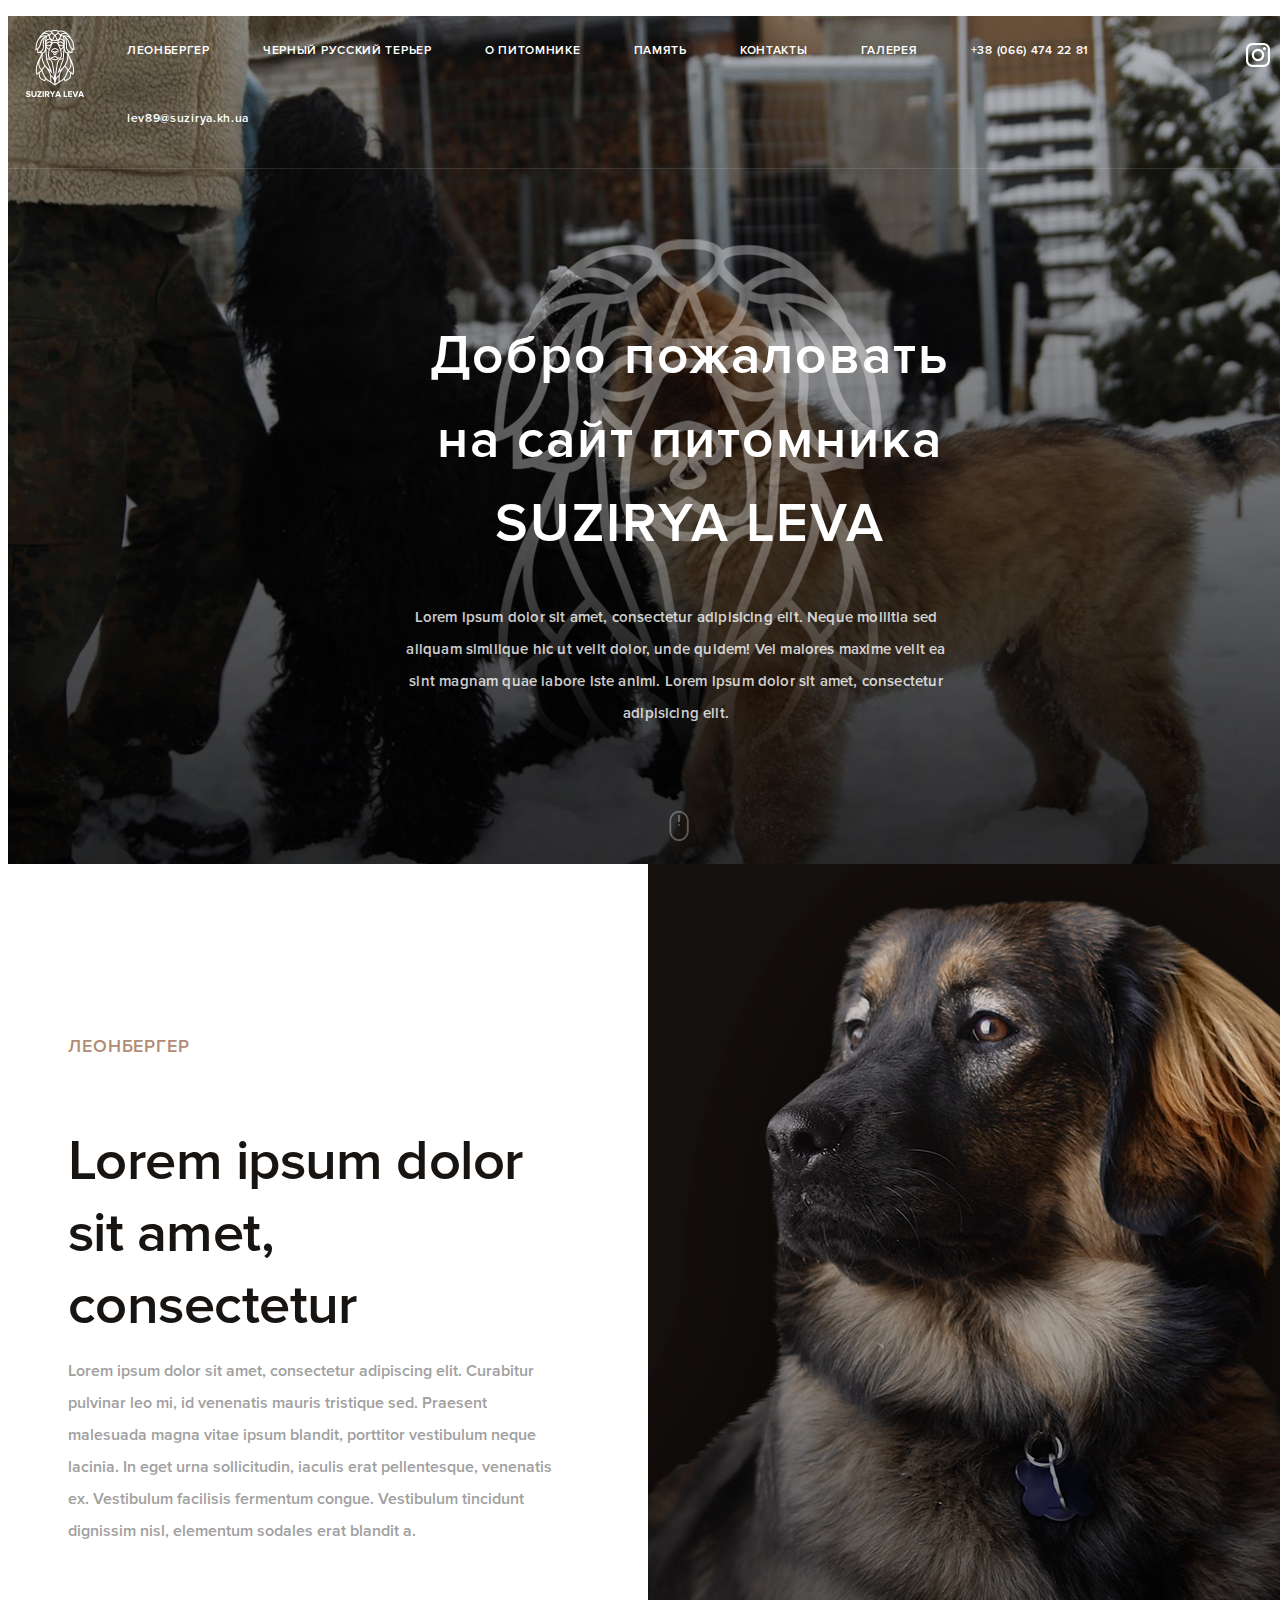
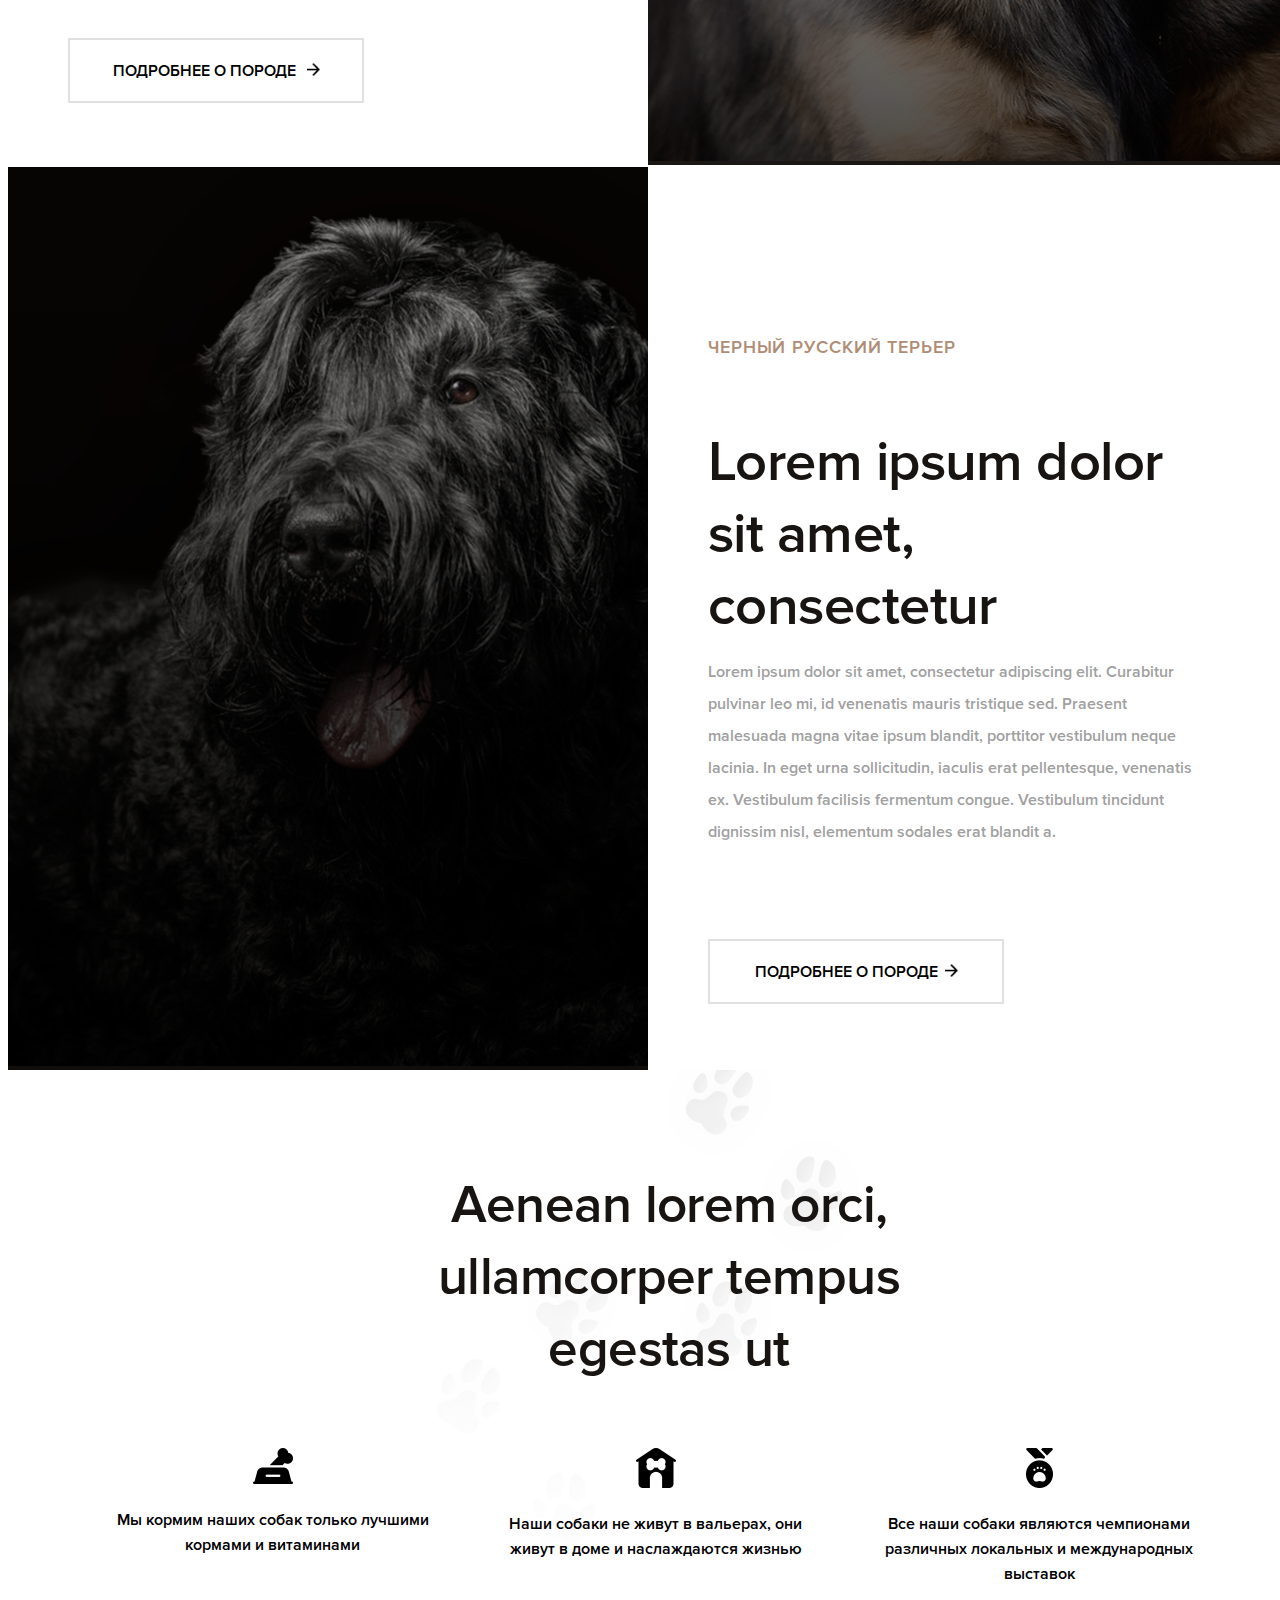
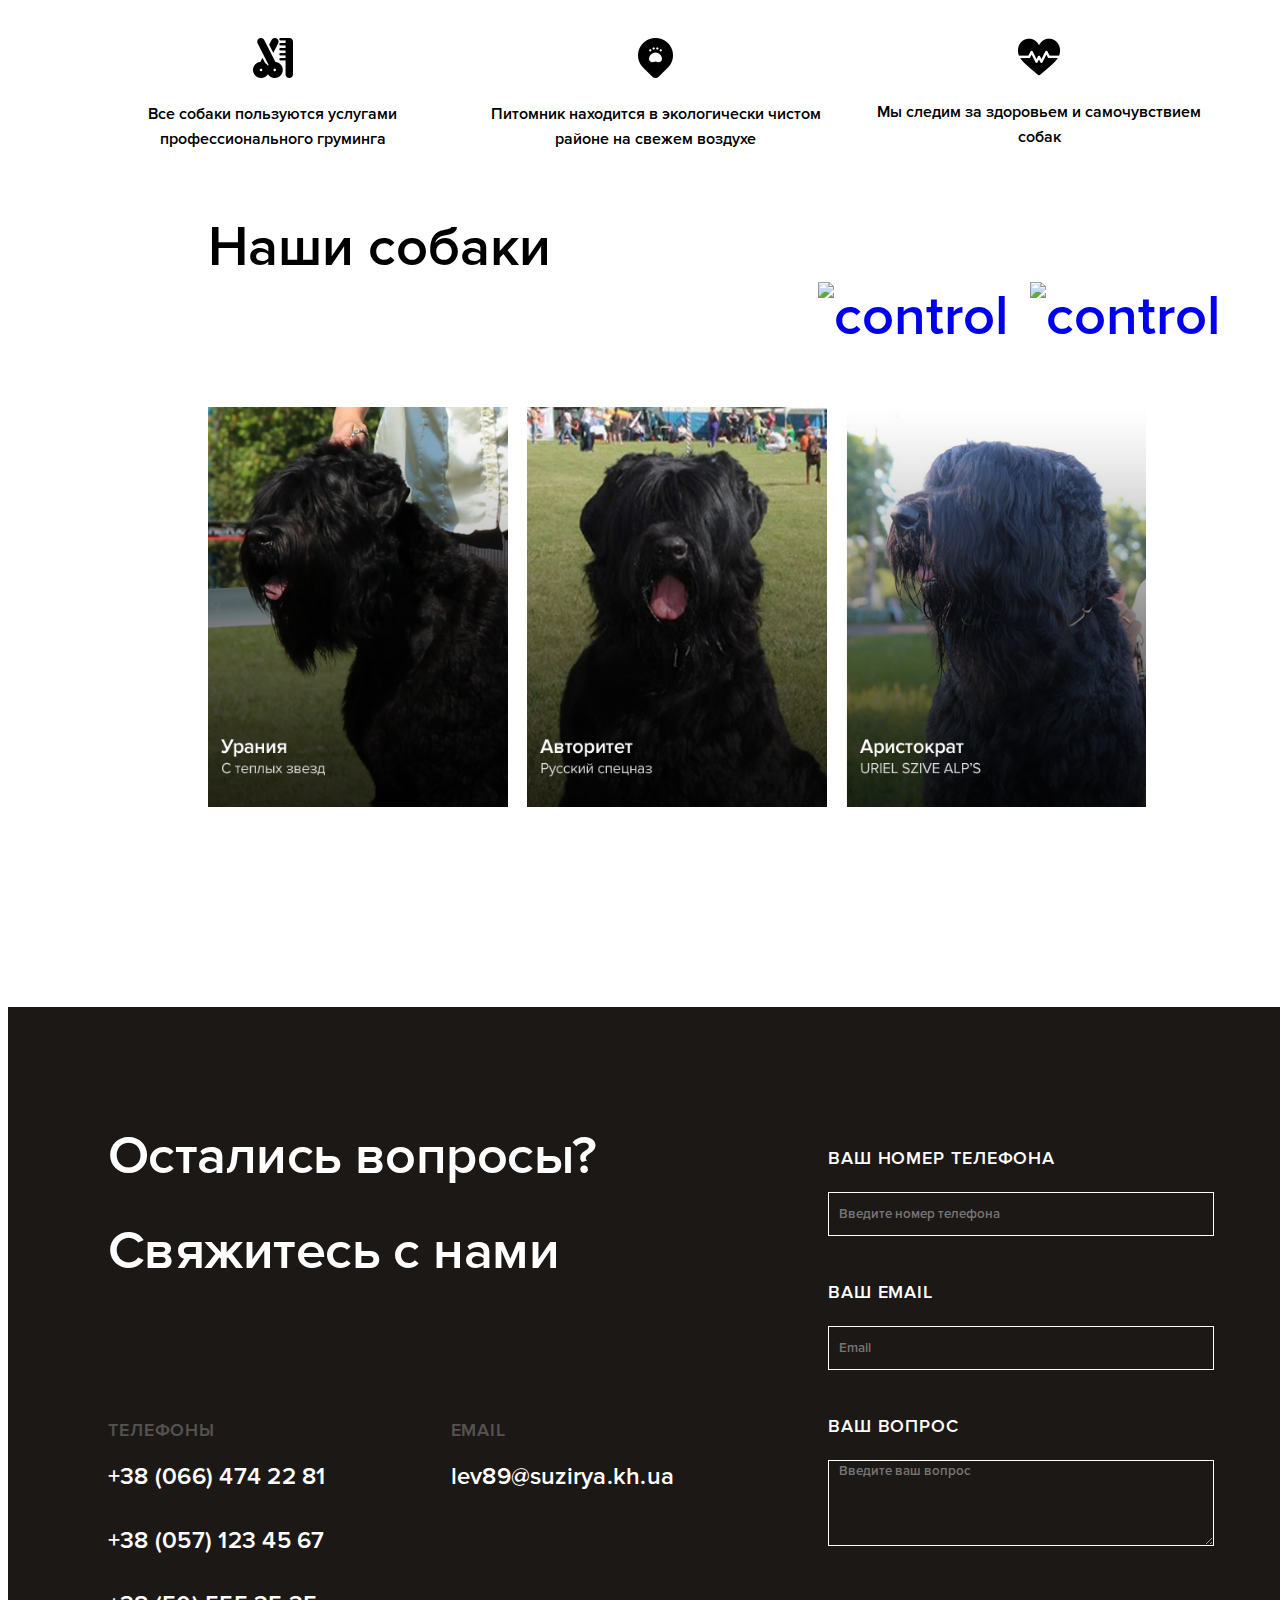
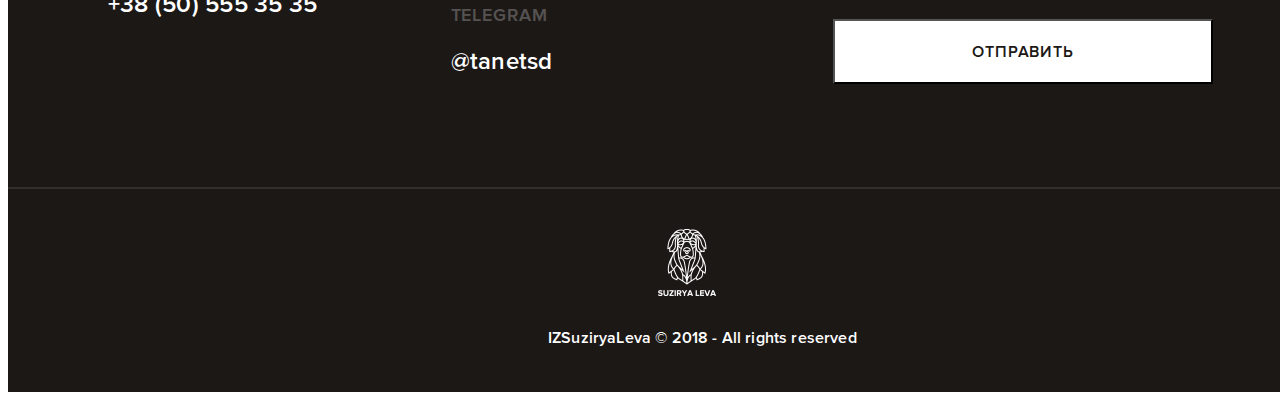
==== index.html @ 19b6babf "optimization" ====
<!DOCTYPE html>
<html lang="en">
   <head>
      <meta charset="UTF-8">
      <meta name="viewport" content="width=device-width, initial-scale=1">
      <title>Document</title>
      <link rel="stylesheet" href="css/style.css">
      <script type="text/javascript" src="js/jquery-1.11.0.min.js"></script>
      <script type="text/javascript" src="js/responsiveCarousel.min.js"></script> 
   </head>
   <body>
      <div class="container-fluid">
         <div class="container">
            <header class="header">
               <div class="header-logo">
                  <img src="img/icons/logo-white.svg" alt="logo">   
               </div>
               <div class="header-instagram">
                  <img src="img/icons/instagram-icon.svg" alt="instagram">   
               </div>
               <nav class="header-menu">
                  <div class="header-menu__btn">
                     <div class="header-menu__btn-row"></div>
                     <div class="header-menu__btn-row"></div>
                     <div class="header-menu__btn-row"></div>
                  </div>
                  <ul>
                     <li class="header-menu__list active"><a href="#">ЛЕОНБЕРГЕР</a></li>
                     <li class="header-menu__list"><a href="#">ЧЕРНЫЙ РУССКИЙ ТЕРЬЕР</a></li>
                     <li class="header-menu__list"><a href="#">О ПИТОМНИКЕ</a></li>
                     <li class="header-menu__list"><a href="#">ПАМЯТЬ</a></li>
                     <li class="header-menu__list"><a href="#">КОНТАКТЫ</a></li>
                     <li class="header-menu__list"><a href="#">ГАЛЕРЕЯ</a></li>
                     <li class="header-menu__list">+38 (066) 474 22 81</li>
                     <li class="header-menu__list">lev89@suzirya.kh.ua</li>
                  </ul>
               </nav>
            </header>
            <div class="logo-overlay">
               <div  class="main">
                  Добро пожаловать на сайт питомника SUZIRYA LEVA 
               </div>
               <div class="sometext">
                  Lorem ipsum dolor sit amet, consectetur adipisicing elit. Neque mollitia sed aliquam similique hic ut velit dolor, unde quidem! Vel maiores maxime velit ea sint magnam quae labore iste animi. Lorem ipsum dolor sit amet, consectetur adipisicing elit.  
               </div>
               <div class="scroll-mouse"><img src="img/icons/scroll-mouse.png" alt="icon"></div>
            </div>
         </div>
      </div>
      <div class="content">
         <div class="content__body">
            <div class="content__row">
               <div class="content-text">
                  <div class="caption">ЛЕОНБЕРГЕР</div>
                  <div class="description">
                     <h1>Lorem ipsum dolor sit amet, consectetur</h1>
                     <p>Lorem ipsum dolor sit amet, consectetur adipiscing elit. Curabitur pulvinar leo mi, id venenatis mauris tristique sed. Praesent malesuada magna vitae ipsum blandit, porttitor vestibulum neque lacinia. In eget urna sollicitudin, iaculis erat pellentesque, venenatis ex. Vestibulum facilisis fermentum congue. Vestibulum tincidunt dignissim nisl, elementum sodales erat blandit a.</p>
                  </div>
                  <div class="button"><button class="btn">ПОДРОБНЕЕ О ПОРОДЕ <img class="arrow" src="img/icons/arrow.svg" alt="icon"></button></div>
               </div>
               <div class="content-itemleon">
                  <div><img src="img/dogs/leon.svg" alt="img"></div>
               </div>
            </div>
         </div>
      </div>
      <div class="content">
         <div class="content__row">
            <div class="content-itembrt">
               <div><img src="img/dogs/brt.svg" alt="img"></div>
            </div>
            <div class="content-text">
               <div class="caption">ЧЕРНЫЙ РУССКИЙ ТЕРЬЕР</div>
               <div class="description">
                  <h1>Lorem ipsum dolor sit amet, consectetur</h1>
                  <p>Lorem ipsum dolor sit amet, consectetur adipiscing elit. Curabitur pulvinar leo mi, id venenatis mauris tristique sed. Praesent malesuada magna vitae ipsum blandit, porttitor vestibulum neque lacinia. In eget urna sollicitudin, iaculis erat pellentesque, venenatis ex. Vestibulum facilisis fermentum congue. Vestibulum tincidunt dignissim nisl, elementum sodales erat blandit a.</p>
               </div>
               <div class="button"><button class="btn">ПОДРОБНЕЕ О ПОРОДЕ<img class="arrow" src="img/icons/arrow.svg" alt="icon"></button></div>
            </div>
         </div>
      </div>
      <div class="container-fluid1">
         <div class="about">
            <div class="head">Aenean lorem orci, ullamcorper tempus egestas ut</div>
            <div class="wrapper">
               <div class="wrapperRow">
                  <div class="block">
                     <div>
                        <img src="img/icons/icon-1.svg" alt="icon">
                        <p>Мы кормим наших собак только лучшими кормами и витаминами</p>
                     </div>
                  </div>
                  <div class="block">
                     <div>
                        <img src="img/icons/pet-house.svg" alt="icon">
                        <p>Наши собаки не живут в вальерах, они живут в доме и наслаждаются жизнью</p>
                     </div>
                  </div>
                  <div class="block">
                     <div>
                        <img src="img/icons/medal.svg" alt="icon">
                        <p>Все наши собаки являются чемпионами различных локальных и международных выставок</p>
                     </div>
                  </div>
                  <div class="block">
                     <div>
                        <img src="img/icons/grooming.svg" alt="icon">
                        <p>Все собаки пользуются услугами профессионального груминга</p>
                     </div>
                  </div>
                  <div class="block">
                     <div>
                        <img src="img/icons/park.svg" alt="icon">
                        <p>Питомник находится в экологически чистом районе на свежем воздухе</p>
                     </div>
                  </div>
                  <div class="block">
                     <div>
                        <img src="img/icons/heartbeat.png" alt="icon">
                        <p>Мы следим за здоровьем и самочувствием собак</p>
                     </div>
                  </div>
               </div>
            </div>
         </div>
      </div>
      <div class="container-fluid2">
         <div class="w">
            <div class="topic">Наши собаки</div>
            <nav class="slidernav">
               <div id="navbtns" class="clearfix">
                  <a href="#" class="previous"><img src="img/controls/left.png" alt="control"></a>
                  <a href="#" class="next"><img src="img/controls/right.png" alt="control"></a>
               </div>
            </nav>
            <div class="slider">
               <div class="crsl-items" data-navigation="navbtns">
                  <div class="crsl-wrap">
                     <div class="crsl-item">
                        <div class="thumbnail">
                           <img src="img/gallery/uraniya.png" alt="dog">
                        </div>
                     </div>
                     <div class="crsl-item">
                        <div class="thumbnail">
                           <img src="img/gallery/avtoritet.png" alt="dog">
                        </div>
                     </div>
                     <div class="crsl-item">
                        <div class="thumbnail">
                           <img src="img/gallery/aristocrat.png" alt="dog">
                        </div>
                     </div>
                     <div class="crsl-item">
                        <div class="thumbnail">
                           <img src="img/gallery/bozhena.png" alt="dog">
                        </div>
                     </div>
                  </div>
               </div>
            </div>
         </div>
      </div>
      <script type="text/javascript">
         $(function(){
          $('.crsl-items').carousel({
           visible: 3,
           itemMinWidth: 180,
           itemEqualHeight: 370,
           itemMargin: 9,
         });
         
          $("a[href=#]").on('click', function(e) {
           e.preventDefault();
         });
         });
      </script>
      <div class="container-fluid3">
         <div class="feedback">
            <div class="info">
               <div class="info__row">
                  <div class="info-data">
                     <div class="heading">
                        <p>Остались вопросы?</p>
                        <p>Свяжитесь с нами</p>
                     </div>
                     <div class="contacts">
                        <div class="contacts__row">
                           <div class="number">
                              <p class="title">ТЕЛЕФОНЫ</p>
                              <p class="item">+38 (066) 474 22 81</p>
                              <p class="item">+38 (057) 123 45 67</p>
                              <p class="item">+38 (50) 555 35 35</p>
                           </div>
                           <div class="links">
                              <p class="title">EMAIL</p>
                              <p class="item">lev89@suzirya.kh.ua</p>
                              <div class="tlgrm">
                                 <p class="title">TELEGRAM</p>
                                 <p class="item">@tanetsd</p>
                              </div>
                           </div>
                        </div>
                     </div>
                  </div>
                  <div class="info-feedback">
                     <form action="#" method="get">
                        <div class="legend">ВАШ НОМЕР ТЕЛЕФОНА</div>
                        <input class="input" name="tel" type="tel" placeholder="Введите номер телефона">
                        <div class="legend">ВАШ EMAIL</div>
                        <input class="input" name="email" type="email" placeholder="Email">
                        <div class="legend">ВАШ ВОПРОС</div>
                        <textarea name="#" id="#" cols="52" rows="5" placeholder="Введите ваш вопрос"></textarea>
                        <div class="send"><input type="submit" value="Отправить"></div>
                     </form>
                  </div>
               </div>
            </div>
            <footer>
               <div class="bottom-logo"><img src="img/icons/logo-white.svg" alt="logo"></div>
               <div class="copy">IZSuziryaLeva © 2018 - All rights reserved</div>
            </footer>
         </div>
      </div>
      <script src="js/script.js"></script>
   </body>
</html>
---- css/style.css ----
@font-face {
  font-family: 'Proxima Nova';
  src: url('fonts/ProximaNova-Semibold.eot');
  src: url('fonts/ProximaNova-Semibold.eot?#iefix') format('embedded-opentype'),
  url('fonts/ProximaNova-Semibold.woff') format('woff'),
  url('fonts/ProximaNova-Semibold.ttf') format('truetype'),
  url('fonts/ProximaNova-Semibold.svg#webfont') format('svg'); }
body {
  width: 100%; }
.container-fluid {
  width: 100vw;
  background: url('../img/backgrounds/background.jpg') no-repeat;
  background-size: cover; }
.container {
  margin-left:auto;
  margin-right:auto;
  max-width: 1440px;
  max-height: 900px; }
.header {
  height: 10%; 
  width: 100%; 
  border-bottom: 1px solid rgba(255,255,255, .12) }
.header-logo {
  float: left;
  margin-top: 1.11%;
  margin-left: 1.39%;
  height: 67px; background-attachment: fixed;
  width: 58px }
.header-instagram {
  height: 24px;
  width: 24px;
  float: right;
  margin-top: 2.11%;
  margin-right: 1.39%; }
.header-menu.active ul {
  display: table !important;
  clear: both; }
li {
  color: white;
  display: inline-block;
  list-style: none; 
  margin: 0.49%; }
li a {
  text-transform: uppercase;
  text-decoration: none;
  color: #fff; }
.header-menu__list {
  font-family: "Proxima Nova", sans-serif;
  font-size: 12px;
  font-weight: 400;
  line-height: 54px;
  margin-top: 8px;
  padding-left: 37px;
  letter-spacing: .7px; }
.header-menu__btn {
  display: none;
  -webkit-flex-direction: column;
  -ms-flex-direction: column;
  flex-direction: column;
  -webkit-align-items: center;
  -ms-flex-align: center;
  align-items: center;
  -webkit-justify-content: center;
  -ms-flex-pack: center;
  justify-content: center;
  float: right;
  width: 50px;
  height: 50px;
  background-color: rgba(0, 0, 0, 0.5);
  cursor: pointer; }
.header-menu__btn-row {
  position: relative;
  margin: 2px 0;
  width: 60%;
  height: 2px;
  background-color: #fff;
  transition: all .5s; }
.header-menu__btn.active .header-menu__btn-row:first-child {
  top: 6px;
  -webkit-transform: rotate(-135deg);
  -ms-transform: rotate(-135deg);
  transform: rotate(-135deg); }
.header-menu__btn.active .header-menu__btn-row:last-child {
  top: -6px;
  -webkit-transform: rotate(-225deg);
  -ms-transform: rotate(-225deg);
  transform: rotate(-225deg); }
.header-menu__btn.active .header-menu__btn-row:nth-child(2) {
  opacity: 0; }
.logo-overlay {
  background: url('../img/backgrounds/logo-overlay.png') center no-repeat; 
  height: 630px;
  width: 1360px;
  padding-top: 65px; }
.main {
  color: #fff;
  font-family: "Proxima Nova";
  font-size: 55px;
  font-weight: normal;
  line-height: 84px;
  text-align: center;
  margin-left: 385px;
  margin-top: 80px;
  width: 594px;
  height: 212px;
  letter-spacing: 2px; }
.sometext {
  color: #fff;
  font-family: "Proxima Nova";
  font-size: 15px;
  font-weight: 400;
  line-height: 32px;
  text-align: center;
  margin-left: 385px;
  opacity: .8;
  padding-top: 75px;
  width: 566px;
  height: 109px;
  letter-spacing: .18px; }
.scroll-mouse img {
  width: 22px;
  height: 32px;
  padding-top: 100px;
  margin-left: 660px; }
.content {
  width: 100% }
.content__row {
  display: flex;
  flex-wrap: wrap; }
.content-itemleon {
  width: 50%;
  height: 100%;
  flex-grow: 1; }
.content-itembrt {
  width: 50%;
  height: 100%;
  flex-grow: 1; }
.content-itemleon > div {
  background-color: #1b1715;
  overflow: hidden; }
.content-itembrt > div {
  background-color: #100d0b;
  overflow: hidden; }
.content-text {
  width: 50%; 
  height: 100%;
  flex-grow: 1; }
.content-text > div {
  width: 77.56944444444444%;
  overflow: hidden; }
.caption {
  padding-top: 140px;
  padding-left: 60px;
  color: #b18c75;
  font-family: "Proxima Nova";
  font-size: 18px;
  font-weight: 700;
  line-height: 84px;
  text-transform: uppercase;
  letter-spacing: 0.9px; }
.description {
  padding-left: 60px; }
.description h1 {
  height: 117px;
  color: #181412;
  font-family: "Proxima Nova";
  font-size: 56px;
  font-weight: 400;
  line-height: 72px;
  letter-spacing: -0.56px; }
.description p {
  padding-top: 75px;  
  color: #a0a0a0;
  font-family: "Proxima Nova";
  font-size: 16px;
  font-weight: 400;
  line-height: 32px; }
.button {
  padding-top: 75px; 
  padding-left: 60px;}
.btn {
  font-family: "Proxima Nova";
  font-size: 16px;
  font-weight: 400;
  width: 296px;
  height: 65px;
  border: 2px solid rgba(0, 0, 0, .12);
  background-color: #fff; }
.arrow {
  padding-left: 7px;
  width: 13px;
  height: 13px; }
.container-fluid1 {
  background: url('../img/backgrounds/footprint.svg') top center  no-repeat;
}
.about {
  margin-left:auto;
  margin-right:auto;
  max-width: 1440px;
  max-height: 900px; }
.head {
  padding-top: 100px;
  padding-left: 425px;
  text-align: center;
  width: 472px;
  height: 193px;
  color: #181412;
  font-family: "Proxima Nova";
  font-size: 53px;
  font-weight: 400;
  line-height: 72px;
  letter-spacing: -0.56px; }
.wrapper {
  padding-top: 40px;
  font-family: "Proxima Nova";
  margin: 30px auto 0 30px; }
.wrapperRow {
  display: flex;
  flex-wrap: wrap;
  margin: 0 50px; }
.block {
  padding-top: 65px; 
  padding: 15px;
  flex-grow: 1; }
.block > div {
  text-align: center;
  line-height: 25px;
  height: 160px;
  width: 339px;
  border-radius: 7px;
  overflow: hidden; }
.w {
  margin-left:auto;
  margin-right:auto;
  max-width: 1440px;
  max-height: 900px; 
  display: block; 
  font-family: "Proxima Nova";
  font-size: 56px; }
.topic {
  padding-left: 200px; }
.slider {
  padding-left: 200px;
  width: 950px; }
.crsl-items {
  display: block;
  padding-bottom: 200px; }
.crsl-wrap {
  margin: 0; 
  padding: 0; }
.crsl-item .thumbnail {
  display: block;
  position: relative; }
.crsl-item .thumbnail img { 
  width: 300px;
  height: 400px;  
  display: block; 
  -webkit-transition: all 0.3s linear;
  -moz-transition: all 0.3s linear;
  transition: all 0.3s linear; }
.clearfix {
  padding-left: 750px; }
.slidernav {
  display: block;
  text-align: center;
  margin-bottom: 56px; }
.slidernav a {
  display: inline-block;
  margin-right: 8px;
  text-decoration: none; }
.container-fluid3 {
  background-color: #1c1816; }
.feedback {
  margin-left:auto;
  margin-right:auto;
  max-width: 1440px; }
.info {
  border-bottom: 1px solid rgba(255,255,255, .1);
  height: 780px; }
.info__row {
  padding-left: 100px;
  display: flex;
  flex-wrap: wrap; }
.info-data {
  width: 50%;
  height: 100%;
  flex-grow: 1; }
.info-data > div {
  overflow: hidden; }
.heading {
  padding-top: 75px; }
.heading p {
  width: 494px;
  height: 41px;
  color: #ffffff;
  font-family: "Proxima Nova";
  font-size: 54px;
  font-weight: 400;
  line-height: 41px;
  letter-spacing: -0.56px; }
.contacts {
  padding-top: 65px; }
.contacts__row {
  padding-top: 10px;
  display: flex;
  flex-wrap: wrap; }
.title {
  width: 108px;
  height: 14px;
  opacity: 0.25;
  color: #ffffff;
  font-family: "Proxima Nova";
  font-size: 18px;
  font-weight: 700;
  text-transform: uppercase;
  letter-spacing: 0.9px; }
.number > div {
  overflow: hidden; }
.links {
  padding-left: 125px; }
.links > div {
  overflow: hidden; }
.item {
  color: #ffffff;
  font-family: "Proxima Nova";
  font-size: 24px;
  font-weight: 400;
  line-height: 40px;
  letter-spacing: 0.24px; }
.tlgrm {
  padding-top: 65px; }
.info-feedback {
  padding-top: 80px;
  font-family: "Proxima Nova";
  width: 50%;
  height: 100%;
  flex-grow: 1; }
.info-feedback > form {
  padding-top: 60px;
  padding-left: 130px;
  overflow: hidden; }
input {
  color: #fff;
  font-family: "Proxima Nova";
  margin-top: 23px;
  margin-bottom: 45px; }
.legend {
  color: #ffffff;
  font-family: "Proxima Nova";
  font-size: 18px;
  font-weight: 700;
  text-transform: uppercase;
  letter-spacing: 0.9px; }
.input {
  width: 380px;
  height: 40px;
  border: 1px solid #fff;
  background-color: #1c1816; }
textarea {
  color: #fff;
  width: 380px;
  height: 80px;
  margin-top: 23px;
  margin-bottom: 45px;
  font-family: "Proxima Nova";
  border: 1px solid #ffffff;
  background-color: #1c1816; }
.send {
  padding-left: 5px; }
.send > input {
  width: 380px;
  height: 65px;
  background-color: #ffffff;
  color: #1c1816;
  font-family: "Proxima Nova";
  font-size: 16px;
  font-weight: 400;
  text-align: center;
  text-transform: uppercase;
  letter-spacing: 0.8px; }
::-webkit-input-placeholder {
  text-indent: 8px;}
::-moz-placeholder {
  text-indent: 8px; }
:-moz-placeholder {
  text-indent: 8px; }
:-ms-input-placeholder {
  text-indent: 8px; }
footer {
  border-top: 1px solid rgba(255,255,255, .1); }
.bottom-logo {
  width: 58px;
  height: 67px; 
  padding-top: 40px;
  padding-left: 650px; }
.copy {
  color: #ffffff;
  font-family: "Proxima Nova";
  font-size: 16px;
  font-weight: 400;
  line-height: 84px;
  letter-spacing: 0.16px;
  padding-bottom: 12px; 
  padding-left: 540px; }

@media (max-width: 850px) {
  .header {
    padding: 0 20px; }
  .header-logo {
    width: 100%;
    text-align: center;
    float: none;
    margin-top: 30px; }
  .header-menu {
    float: none;
    width: 100%; }
  .header-menu ul {
    margin: 0 auto; } 
  .header-instagram {
    display: none; } 
  .logo-overlay, .main, .sometext, .content, .head, .info-data, footer {
    display: none; } }

@media (max-width: 720px) {
  .header {
    margin: 0 auto; }
  .header-menu {
    text-align: center;
    display: table;
    margin: 35px -20px 0;
    width: calc(100% + 40px);
    background: rgba(0, 0, 0, 0.4); }
  .header-menu__btn {
    margin-right: 490px;
    display: -webkit-flex;
    display: -ms-flexbox;
    display: flex; } 
  .header-menu ul {
    display: none;
    width: 100%; }
  .header-menu li {
    display: block; 
    margin-right: 100px;}
  .header-menu a {
    display: block;
    box-sizing: border-box;
    margin: 0;
    width: 100%;
    border-radius: 0;
    text-align: center; } }
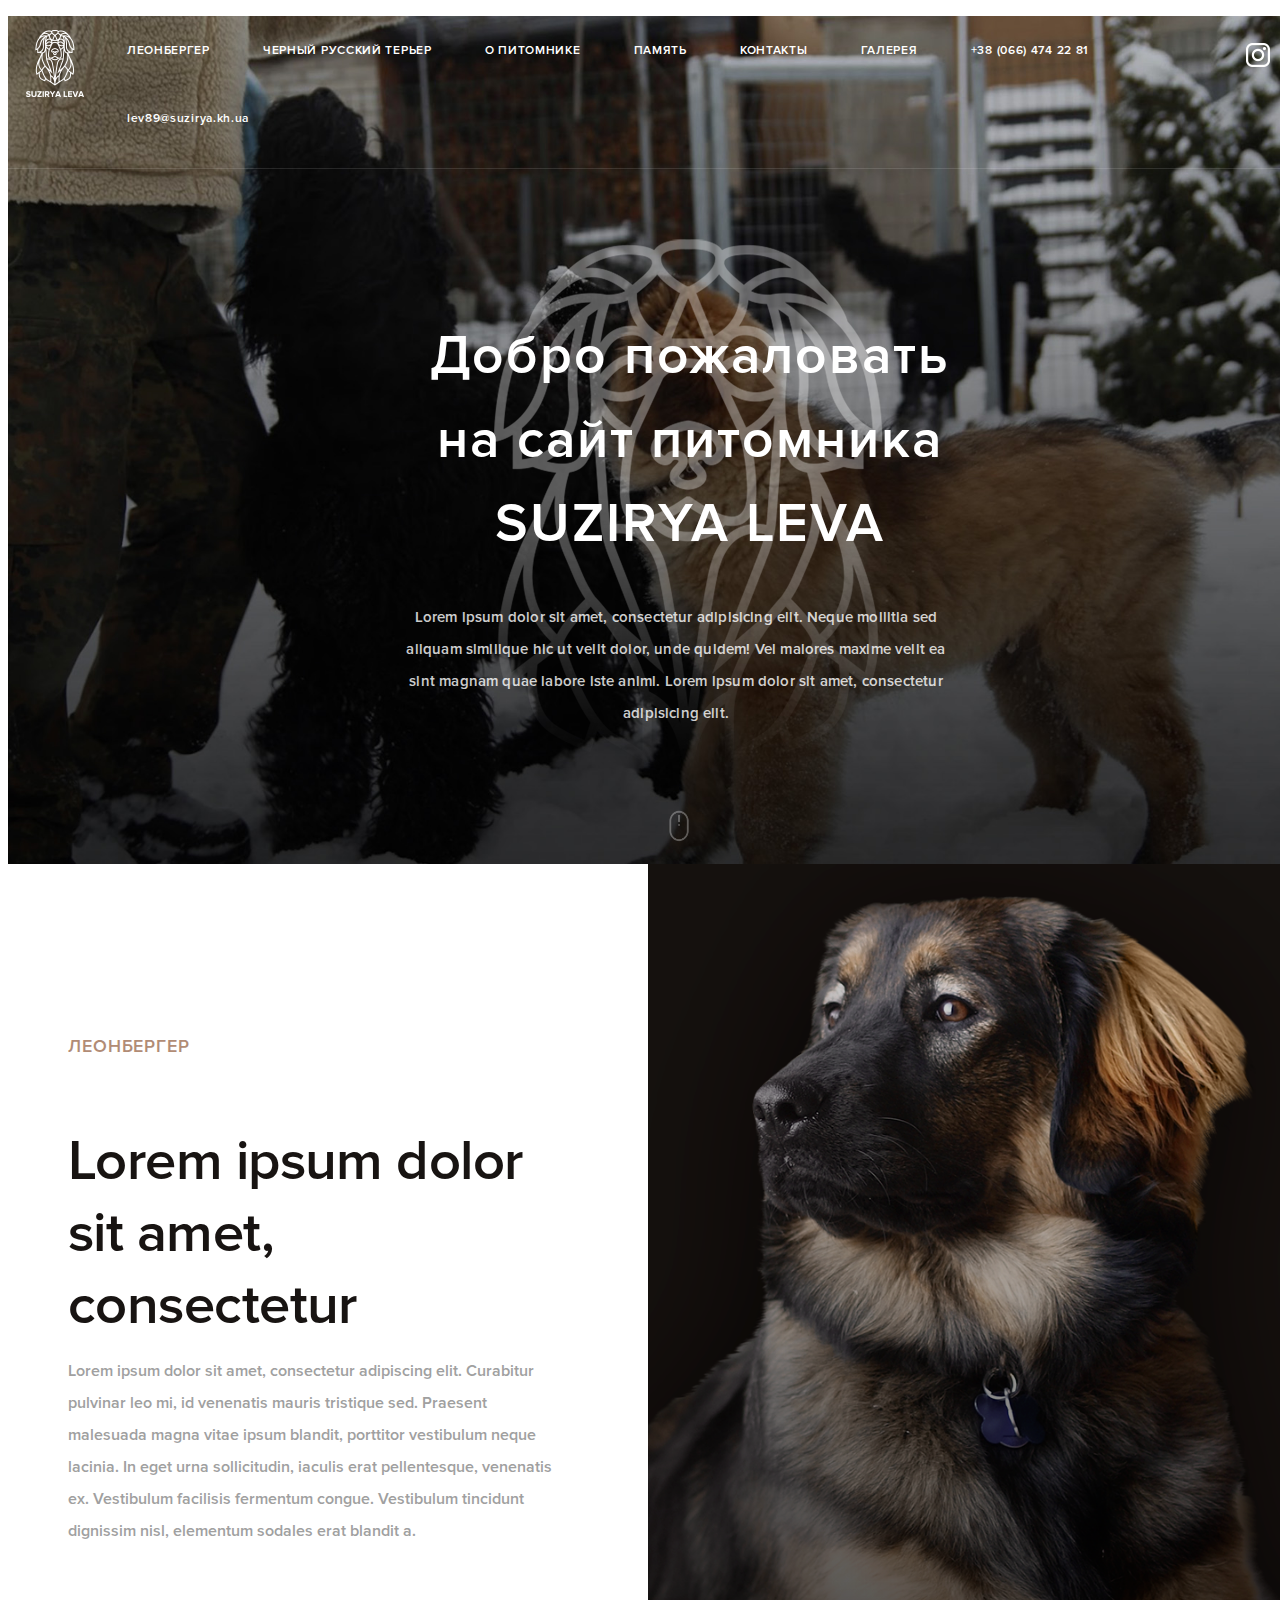
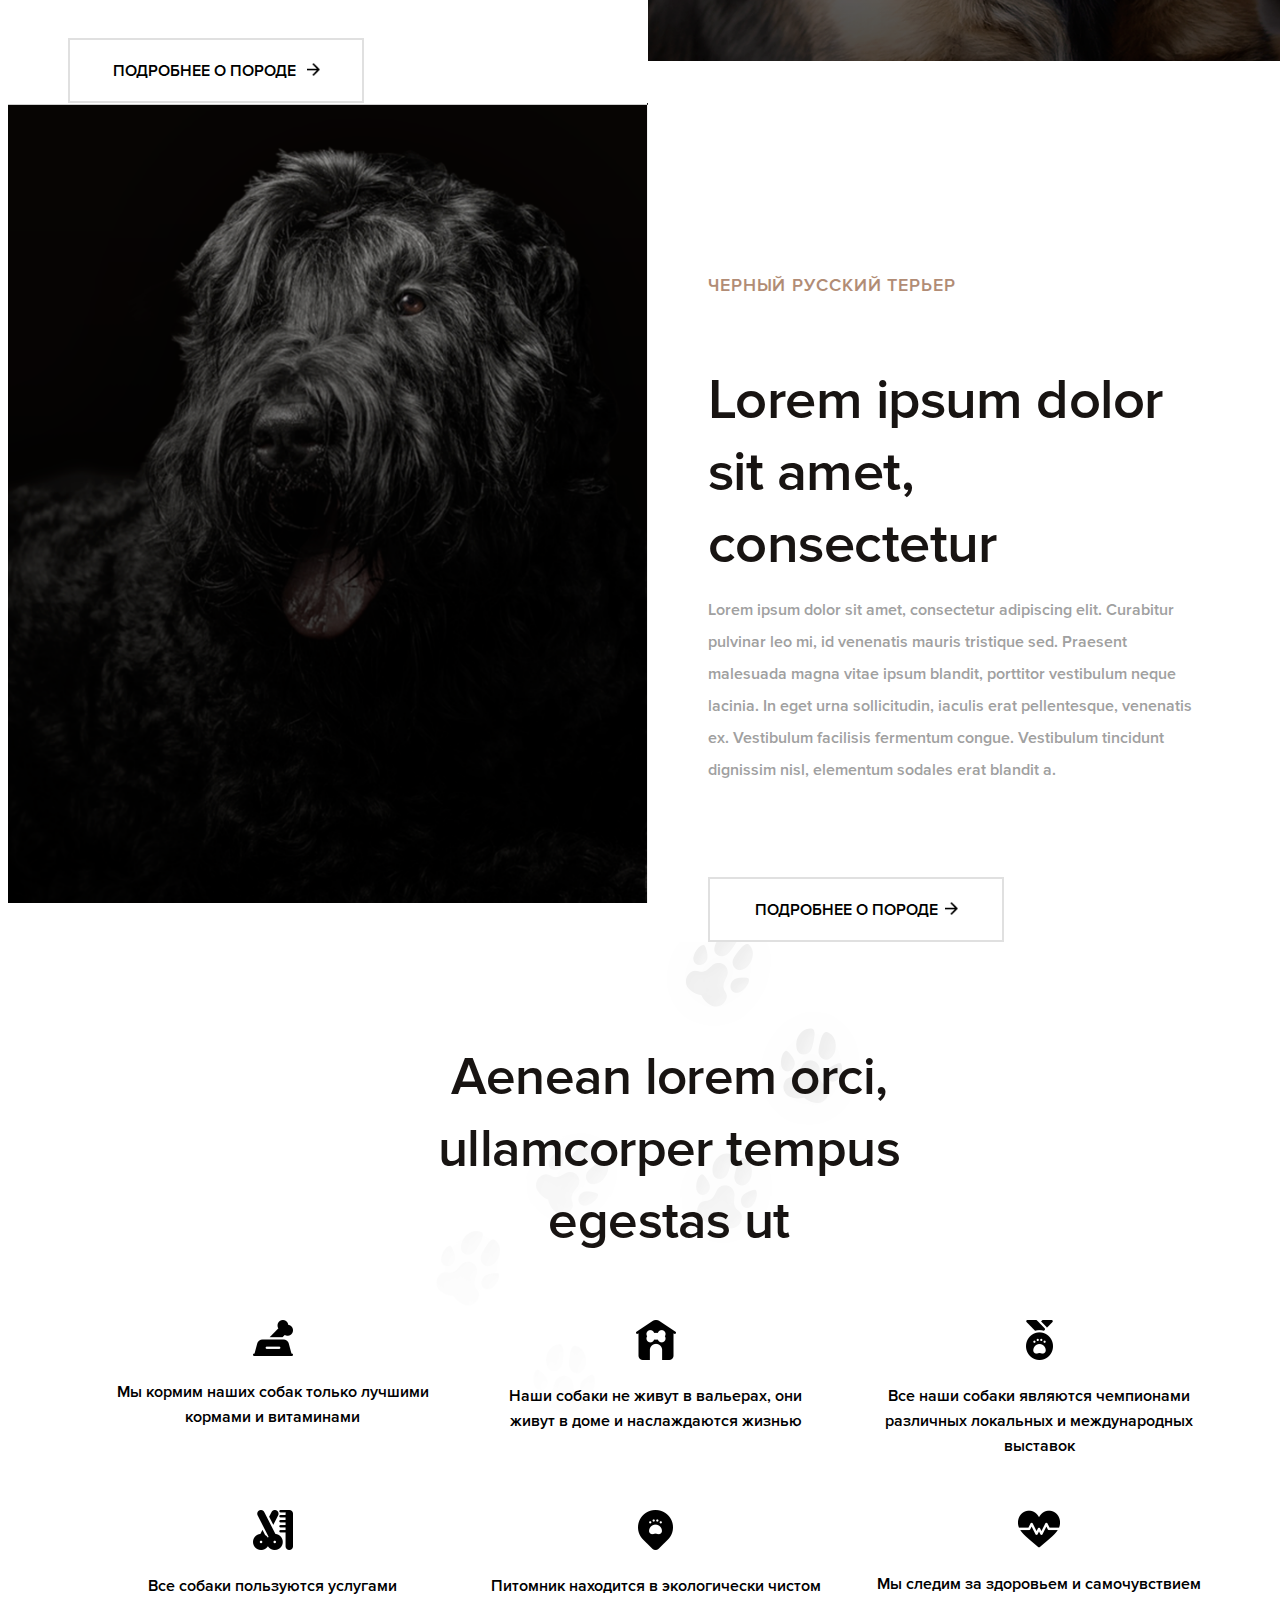
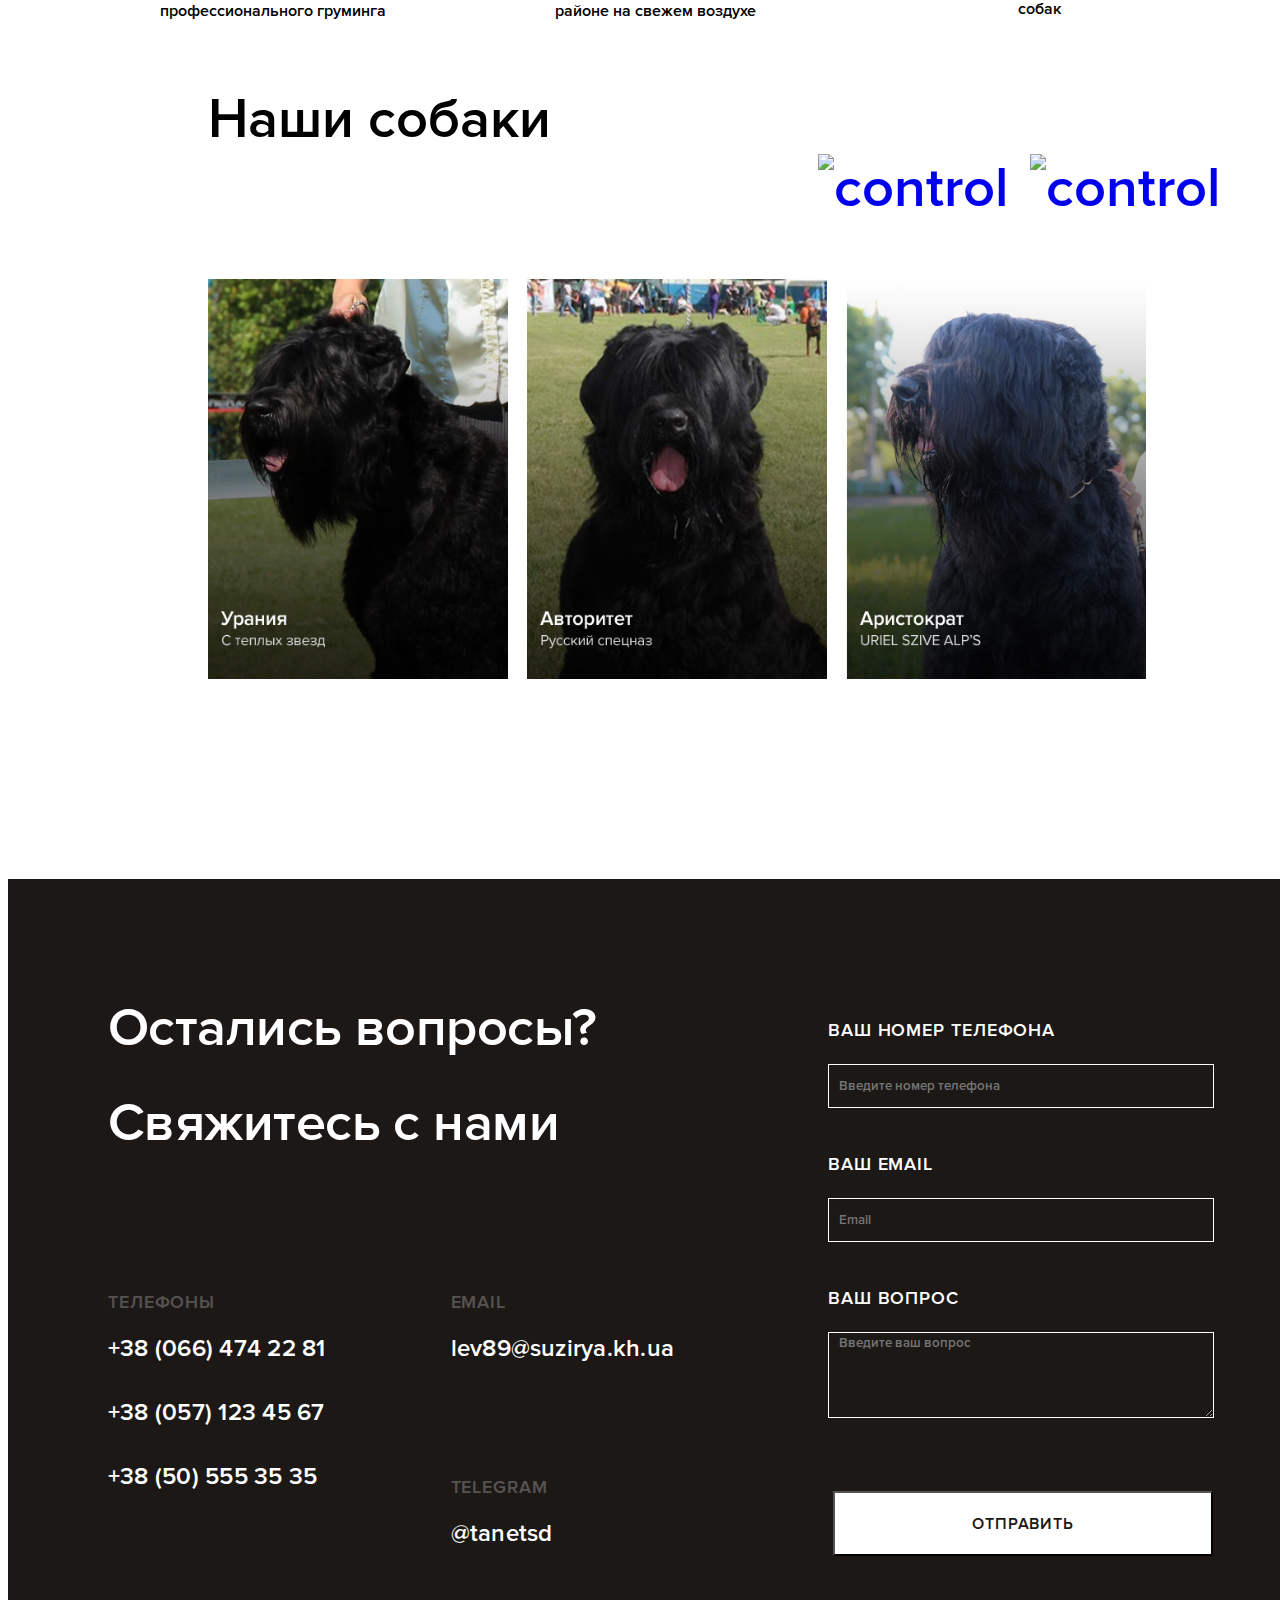
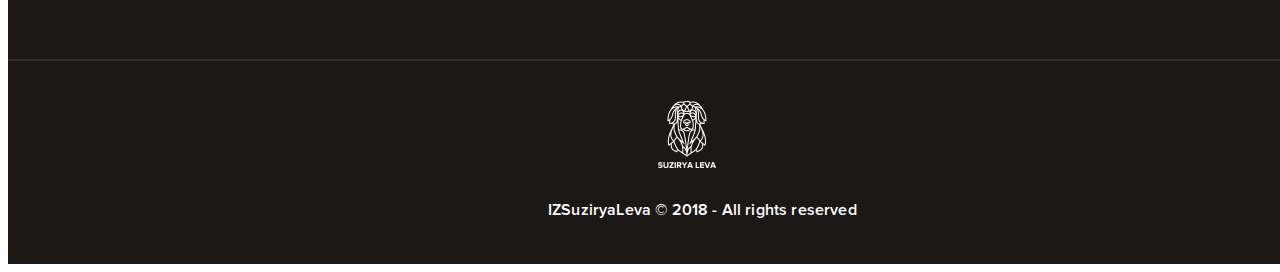
==== commit 7edc532e: "creating a new page" ====
--- a/index.html
+++ b/index.html
@@ -26,7 +26,7 @@
                   </div>
                   <ul>
                      <li class="header-menu__list active"><a href="#">ЛЕОНБЕРГЕР</a></li>
-                     <li class="header-menu__list"><a href="#">ЧЕРНЫЙ РУССКИЙ ТЕРЬЕР</a></li>
+                     <li class="header-menu__list"><a href="pages/brt.html">ЧЕРНЫЙ РУССКИЙ ТЕРЬЕР</a></li>
                      <li class="header-menu__list"><a href="#">О ПИТОМНИКЕ</a></li>
                      <li class="header-menu__list"><a href="#">ПАМЯТЬ</a></li>
                      <li class="header-menu__list"><a href="#">КОНТАКТЫ</a></li>
@@ -75,7 +75,9 @@
                   <h1>Lorem ipsum dolor sit amet, consectetur</h1>
                   <p>Lorem ipsum dolor sit amet, consectetur adipiscing elit. Curabitur pulvinar leo mi, id venenatis mauris tristique sed. Praesent malesuada magna vitae ipsum blandit, porttitor vestibulum neque lacinia. In eget urna sollicitudin, iaculis erat pellentesque, venenatis ex. Vestibulum facilisis fermentum congue. Vestibulum tincidunt dignissim nisl, elementum sodales erat blandit a.</p>
                </div>
+               <form method="LINK" action="pages/brt.html">
                <div class="button"><button class="btn">ПОДРОБНЕЕ О ПОРОДЕ<img class="arrow" src="img/icons/arrow.svg" alt="icon"></button></div>
+               </form>
             </div>
          </div>
       </div>
--- a/css/style.css
+++ b/css/style.css
@@ -135,11 +135,11 @@
   width: 50%;
   height: 100%;
   flex-grow: 1; }
-.content-itemleon > div {
-  background-color: #1b1715;
-  overflow: hidden; }
-.content-itembrt > div {
-  background-color: #100d0b;
+.content-itemleon > div > img {
+  width: 100%;
+  overflow: hidden; }
+.content-itembrt > div > img {
+   width: 100%;
   overflow: hidden; }
 .content-text {
   width: 50%; 
@@ -159,7 +159,8 @@
   text-transform: uppercase;
   letter-spacing: 0.9px; }
 .description {
-  padding-left: 60px; }
+  padding-left: 60px; 
+  overflow: hidden;}
 .description h1 {
   height: 117px;
   color: #181412;
@@ -179,6 +180,7 @@
   padding-top: 75px; 
   padding-left: 60px;}
 .btn {
+  cursor: pointer;
   font-family: "Proxima Nova";
   font-size: 16px;
   font-weight: 400;
@@ -191,8 +193,7 @@
   width: 13px;
   height: 13px; }
 .container-fluid1 {
-  background: url('../img/backgrounds/footprint.svg') top center  no-repeat;
-}
+  background: url('../img/backgrounds/footprint.svg') top center  no-repeat; }
 .about {
   margin-left:auto;
   margin-right:auto;
@@ -227,7 +228,6 @@
   line-height: 25px;
   height: 160px;
   width: 339px;
-  border-radius: 7px;
   overflow: hidden; }
 .w {
   margin-left:auto;
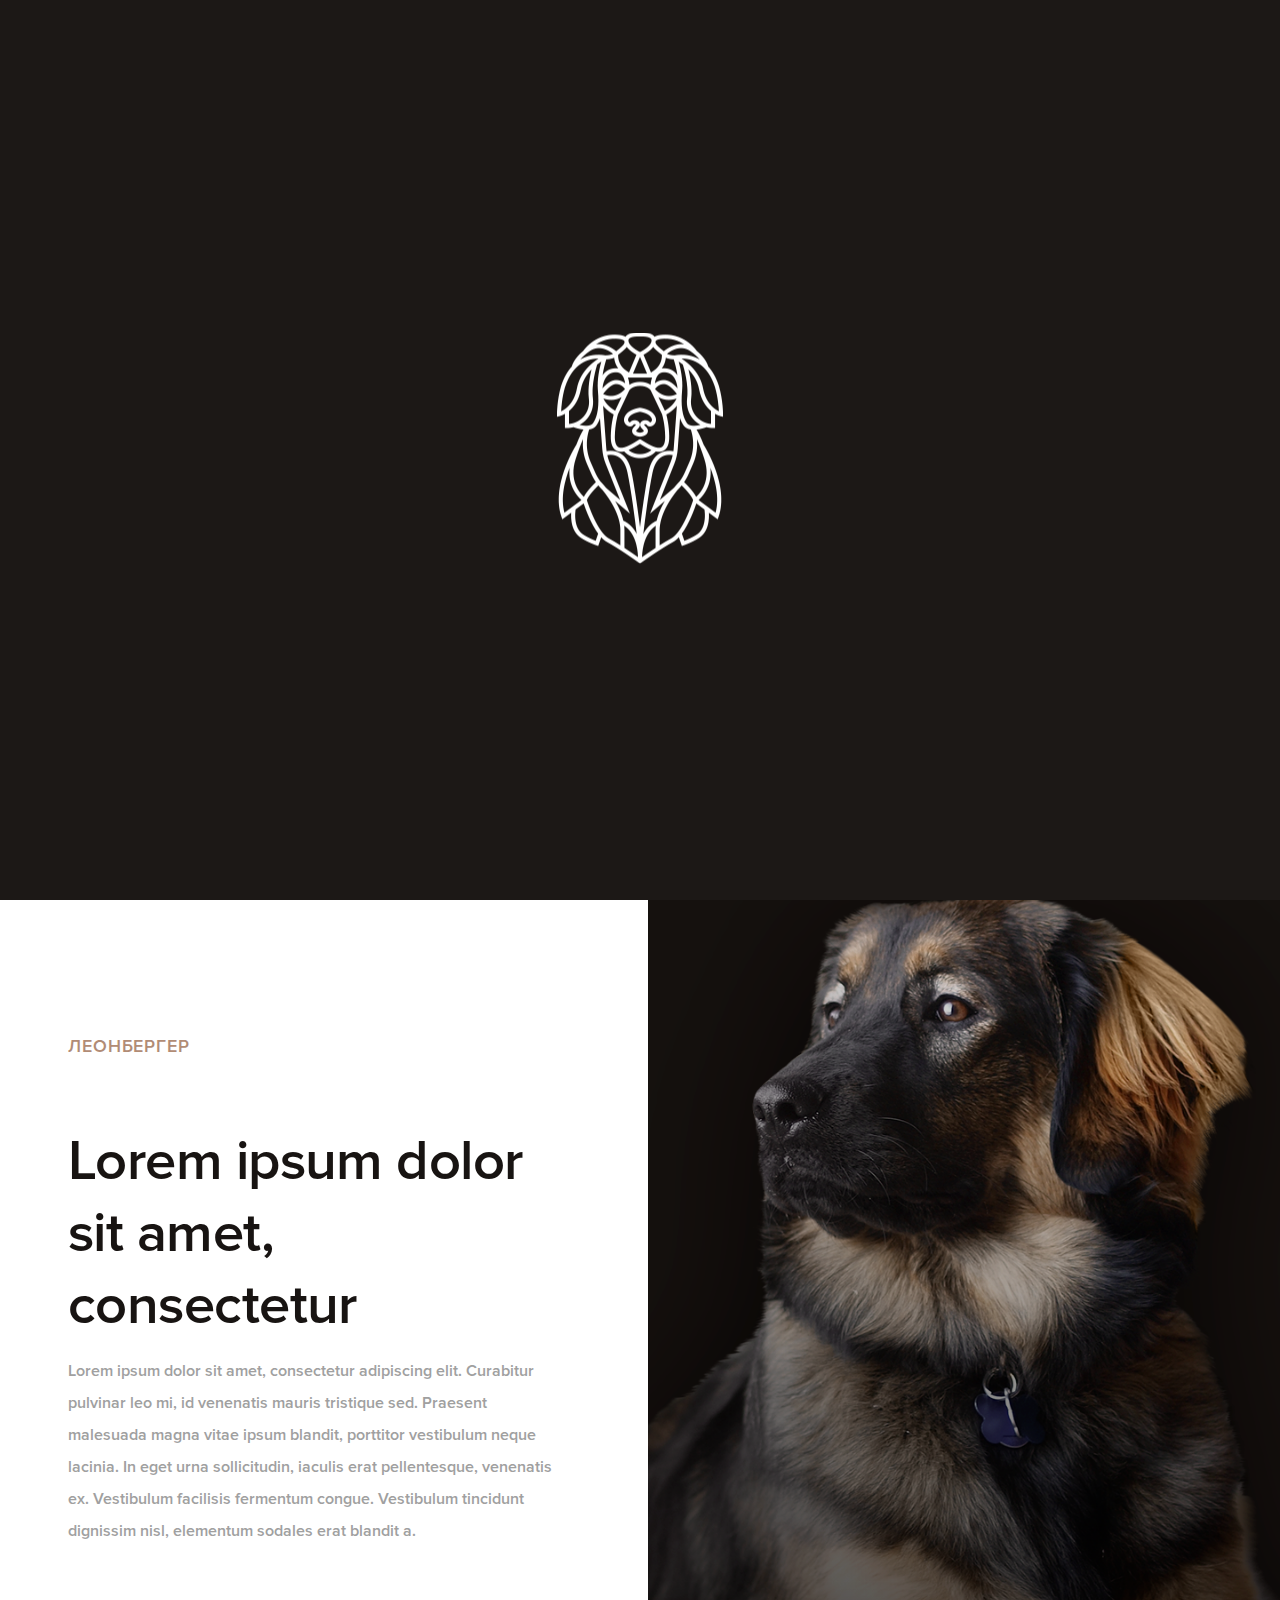
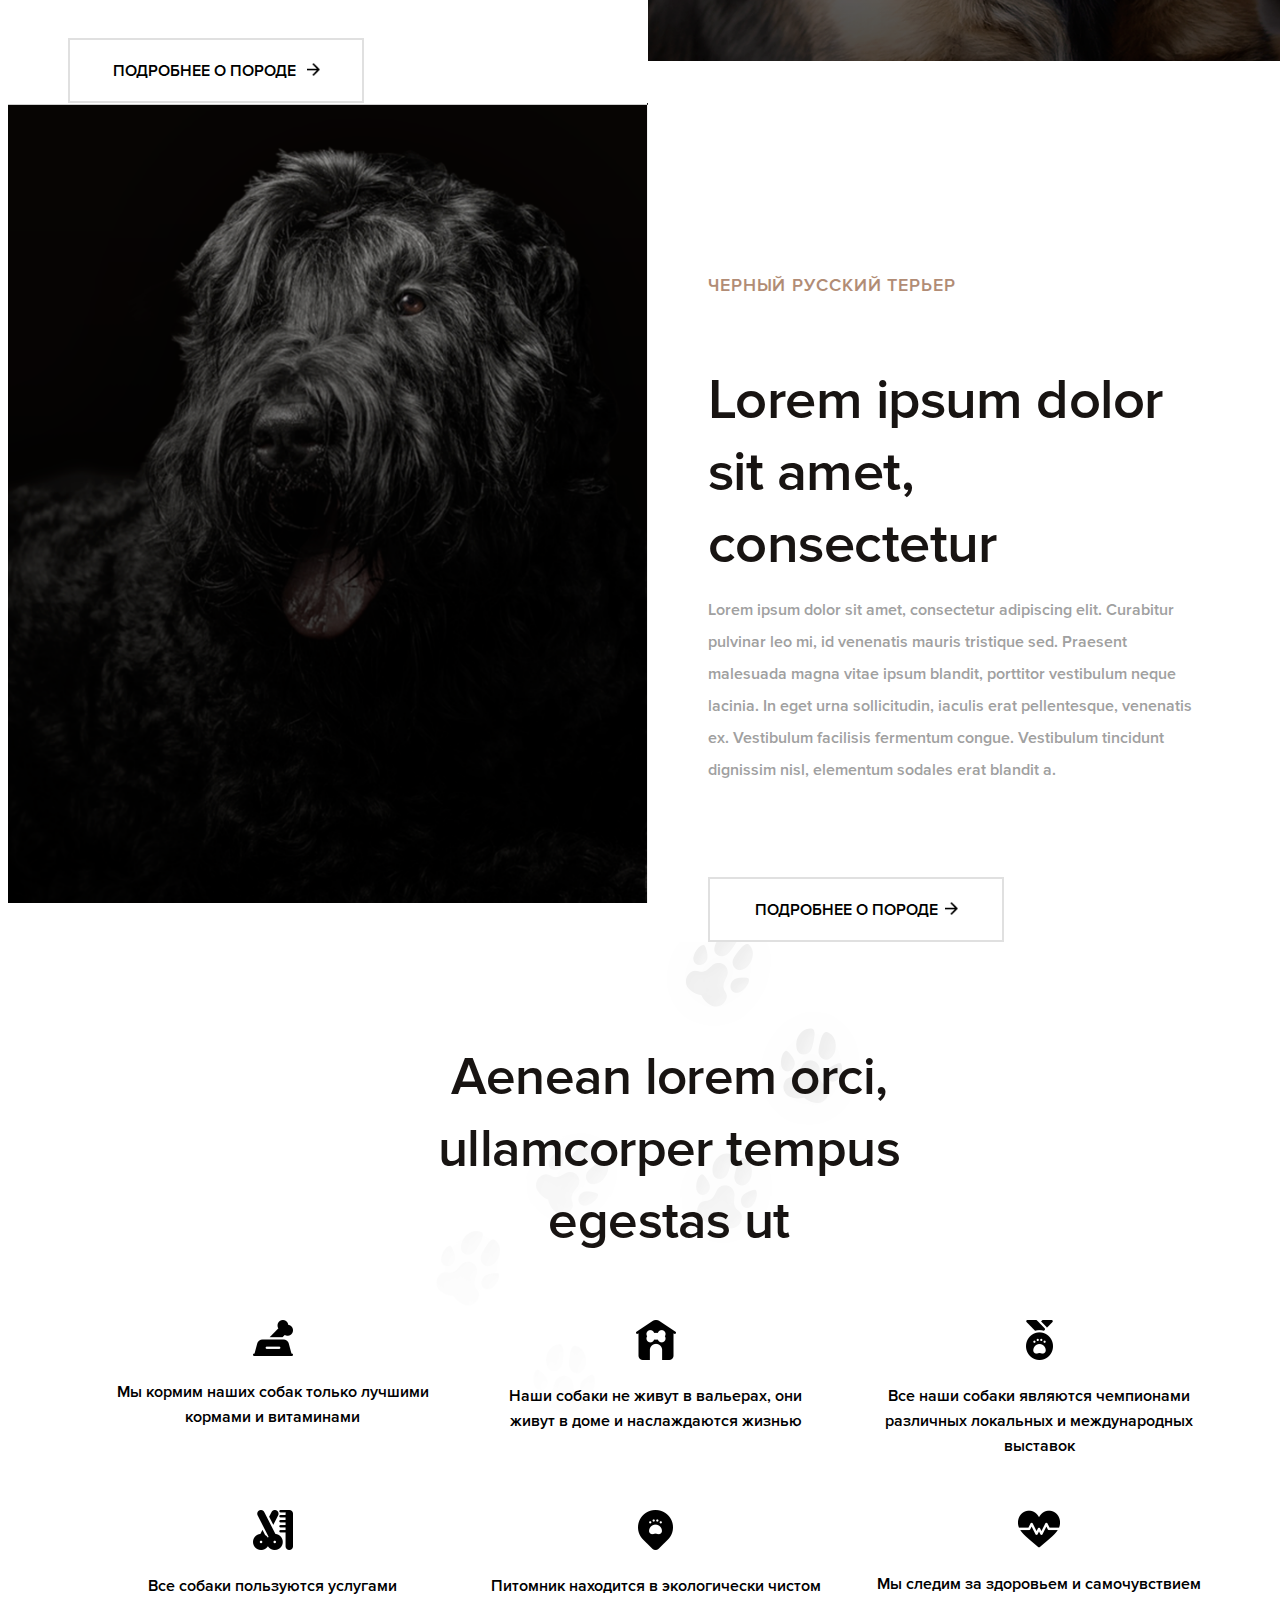
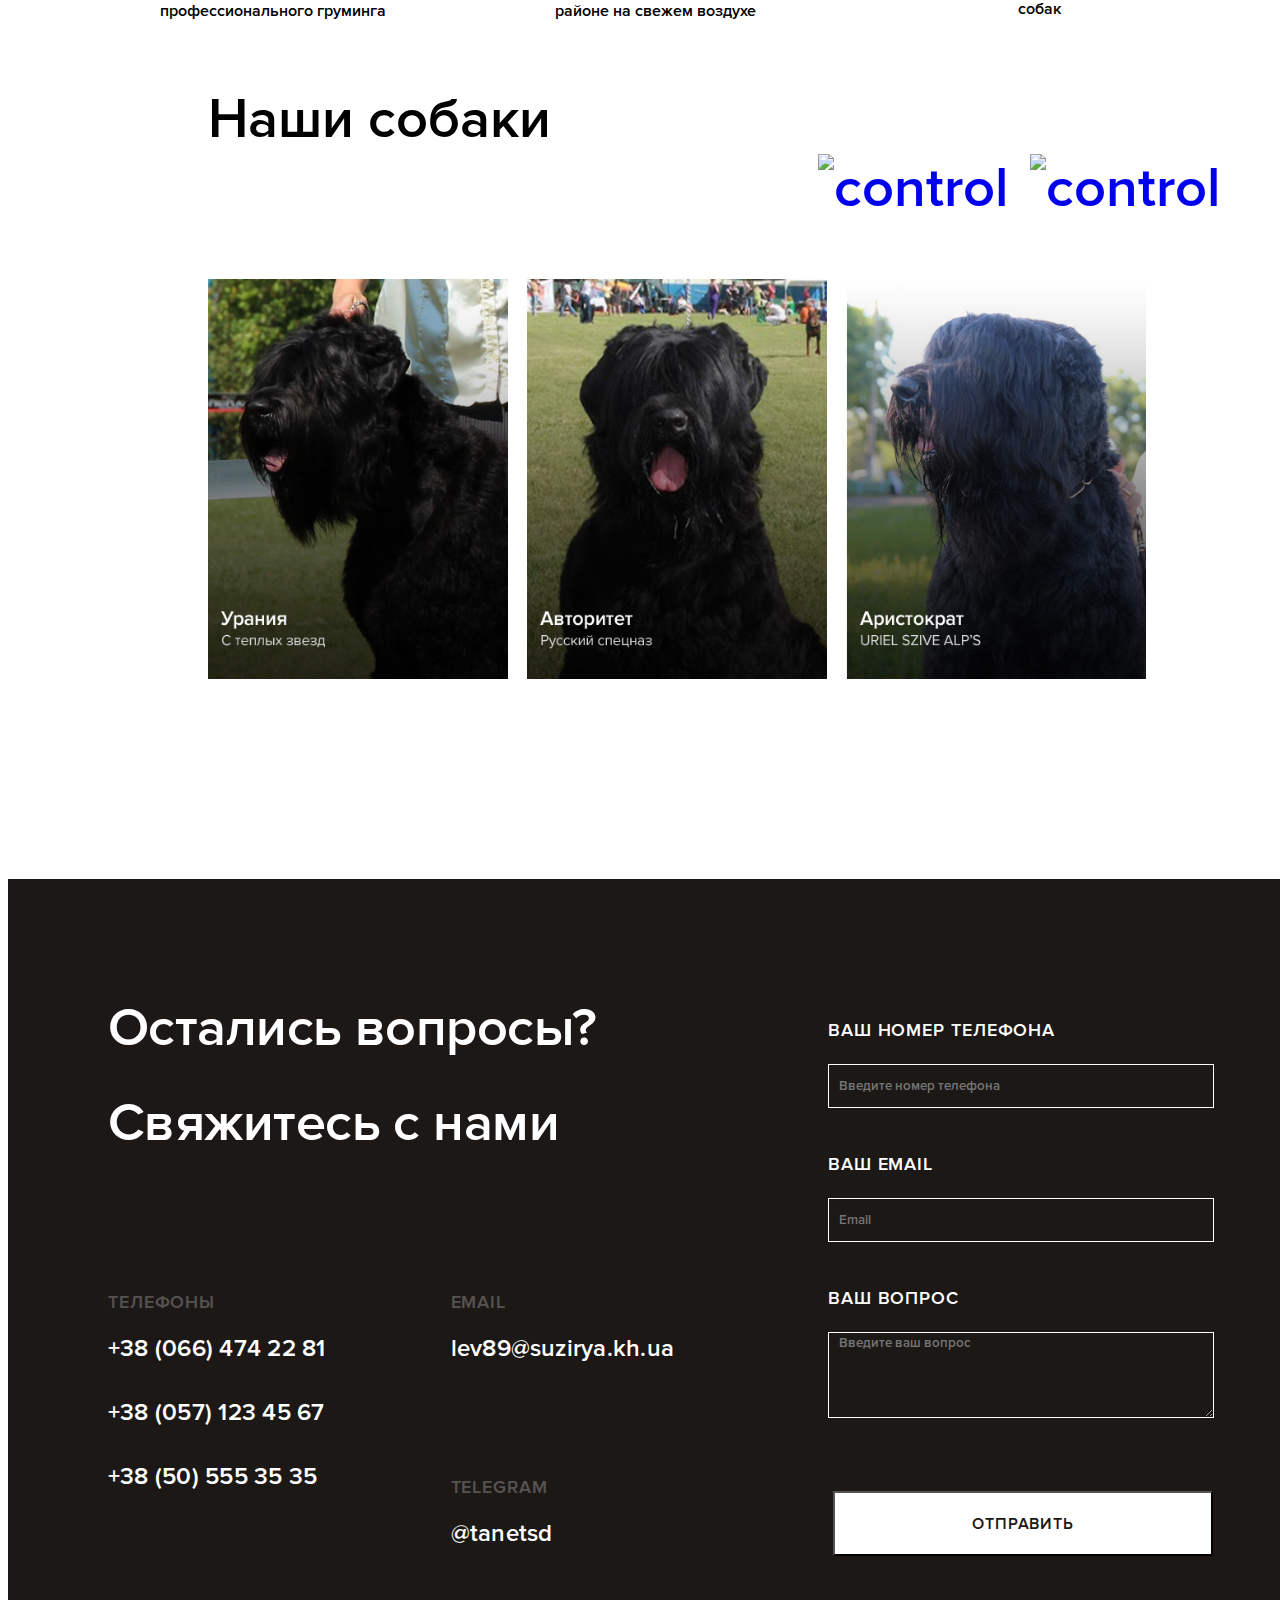
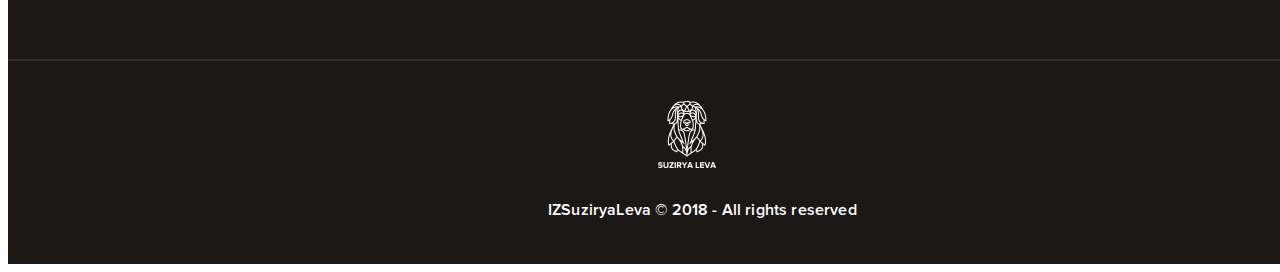
==== commit 9fdfbfd5: "preloader" ====
--- a/index.html
+++ b/index.html
@@ -3,12 +3,16 @@
    <head>
       <meta charset="UTF-8">
       <meta name="viewport" content="width=device-width, initial-scale=1">
-      <title>Document</title>
+      <title>ГЛАВНАЯ</title>
+      <link rel="icon" href="./img/icons/dark-logo" type="image/x-icon"/>
       <link rel="stylesheet" href="css/style.css">
       <script type="text/javascript" src="js/jquery-1.11.0.min.js"></script>
       <script type="text/javascript" src="js/responsiveCarousel.min.js"></script> 
    </head>
    <body>
+      <div id="page-preloader" class="preloader">
+         <div class="loader"><img src="img/backgrounds/loader-logo.svg"></div>
+      </div>
       <div class="container-fluid">
          <div class="container">
             <header class="header">
@@ -25,12 +29,12 @@
                      <div class="header-menu__btn-row"></div>
                   </div>
                   <ul>
-                     <li class="header-menu__list active"><a href="#">ЛЕОНБЕРГЕР</a></li>
+                     <li class="header-menu__list active"><a href="pages/leonberger.html">ЛЕОНБЕРГЕР</a></li>
                      <li class="header-menu__list"><a href="pages/brt.html">ЧЕРНЫЙ РУССКИЙ ТЕРЬЕР</a></li>
                      <li class="header-menu__list"><a href="#">О ПИТОМНИКЕ</a></li>
-                     <li class="header-menu__list"><a href="#">ПАМЯТЬ</a></li>
+                     <li class="header-menu__list"><a href="pages/memory.html">ПАМЯТЬ</a></li>
                      <li class="header-menu__list"><a href="#">КОНТАКТЫ</a></li>
-                     <li class="header-menu__list"><a href="#">ГАЛЕРЕЯ</a></li>
+                     <li class="header-menu__list"><a href="pages/gallery.html">ГАЛЕРЕЯ</a></li>
                      <li class="header-menu__list">+38 (066) 474 22 81</li>
                      <li class="header-menu__list">lev89@suzirya.kh.ua</li>
                   </ul>
@@ -56,7 +60,9 @@
                      <h1>Lorem ipsum dolor sit amet, consectetur</h1>
                      <p>Lorem ipsum dolor sit amet, consectetur adipiscing elit. Curabitur pulvinar leo mi, id venenatis mauris tristique sed. Praesent malesuada magna vitae ipsum blandit, porttitor vestibulum neque lacinia. In eget urna sollicitudin, iaculis erat pellentesque, venenatis ex. Vestibulum facilisis fermentum congue. Vestibulum tincidunt dignissim nisl, elementum sodales erat blandit a.</p>
                   </div>
-                  <div class="button"><button class="btn">ПОДРОБНЕЕ О ПОРОДЕ <img class="arrow" src="img/icons/arrow.svg" alt="icon"></button></div>
+                  <form method="get" action="pages/leonberger.html">
+                     <div class="button"><button class="btn">ПОДРОБНЕЕ О ПОРОДЕ <img class="arrow" src="img/icons/arrow.svg" alt="icon"></button></div>
+                  </form>
                </div>
                <div class="content-itemleon">
                   <div><img src="img/dogs/leon.svg" alt="img"></div>
@@ -75,8 +81,8 @@
                   <h1>Lorem ipsum dolor sit amet, consectetur</h1>
                   <p>Lorem ipsum dolor sit amet, consectetur adipiscing elit. Curabitur pulvinar leo mi, id venenatis mauris tristique sed. Praesent malesuada magna vitae ipsum blandit, porttitor vestibulum neque lacinia. In eget urna sollicitudin, iaculis erat pellentesque, venenatis ex. Vestibulum facilisis fermentum congue. Vestibulum tincidunt dignissim nisl, elementum sodales erat blandit a.</p>
                </div>
-               <form method="LINK" action="pages/brt.html">
-               <div class="button"><button class="btn">ПОДРОБНЕЕ О ПОРОДЕ<img class="arrow" src="img/icons/arrow.svg" alt="icon"></button></div>
+               <form method="get" action="pages/brt.html">
+                  <div class="button"><button class="btn">ПОДРОБНЕЕ О ПОРОДЕ<img class="arrow" src="img/icons/arrow.svg" alt="icon"></button></div>
                </form>
             </div>
          </div>
@@ -140,22 +146,22 @@
                   <div class="crsl-wrap">
                      <div class="crsl-item">
                         <div class="thumbnail">
-                           <img src="img/gallery/uraniya.png" alt="dog">
-                        </div>
-                     </div>
-                     <div class="crsl-item">
-                        <div class="thumbnail">
-                           <img src="img/gallery/avtoritet.png" alt="dog">
-                        </div>
-                     </div>
-                     <div class="crsl-item">
-                        <div class="thumbnail">
-                           <img src="img/gallery/aristocrat.png" alt="dog">
-                        </div>
-                     </div>
-                     <div class="crsl-item">
-                        <div class="thumbnail">
-                           <img src="img/gallery/bozhena.png" alt="dog">
+                           <img src="img/slider/uraniya.png" alt="dog">
+                        </div>
+                     </div>
+                     <div class="crsl-item">
+                        <div class="thumbnail">
+                           <img src="img/slider/avtoritet.png" alt="dog">
+                        </div>
+                     </div>
+                     <div class="crsl-item">
+                        <div class="thumbnail">
+                           <img src="img/slider/aristocrat.png" alt="dog">
+                        </div>
+                     </div>
+                     <div class="crsl-item">
+                        <div class="thumbnail">
+                           <img src="img/slider/bozhena.png" alt="dog">
                         </div>
                      </div>
                   </div>
@@ -225,5 +231,6 @@
          </div>
       </div>
       <script src="js/script.js"></script>
+      <script src="js/preloader.js"></script>
    </body>
 </html>--- a/css/style.css
+++ b/css/style.css
@@ -7,6 +7,25 @@
   url('fonts/ProximaNova-Semibold.svg#webfont') format('svg'); }
 body {
   width: 100%; }
+.preloader {
+  position: fixed;
+  left: 0;
+  top: 0;
+  width: 100%;
+  height: 100%;
+  background: #1c1816;
+  z-index: 3; 
+  transition: 1s all; 
+  opacity: 1 
+  visibility: visible; }
+.loader  { 
+  position: absolute;
+  left: 50%;
+  top: 50%;
+  transform: translateY(-50%) translateX(-50%); }
+.done {
+  opacity: 0;
+  visibility: hidden; }
 .container-fluid {
   width: 100vw;
   background: url('../img/backgrounds/background.jpg') no-repeat;
